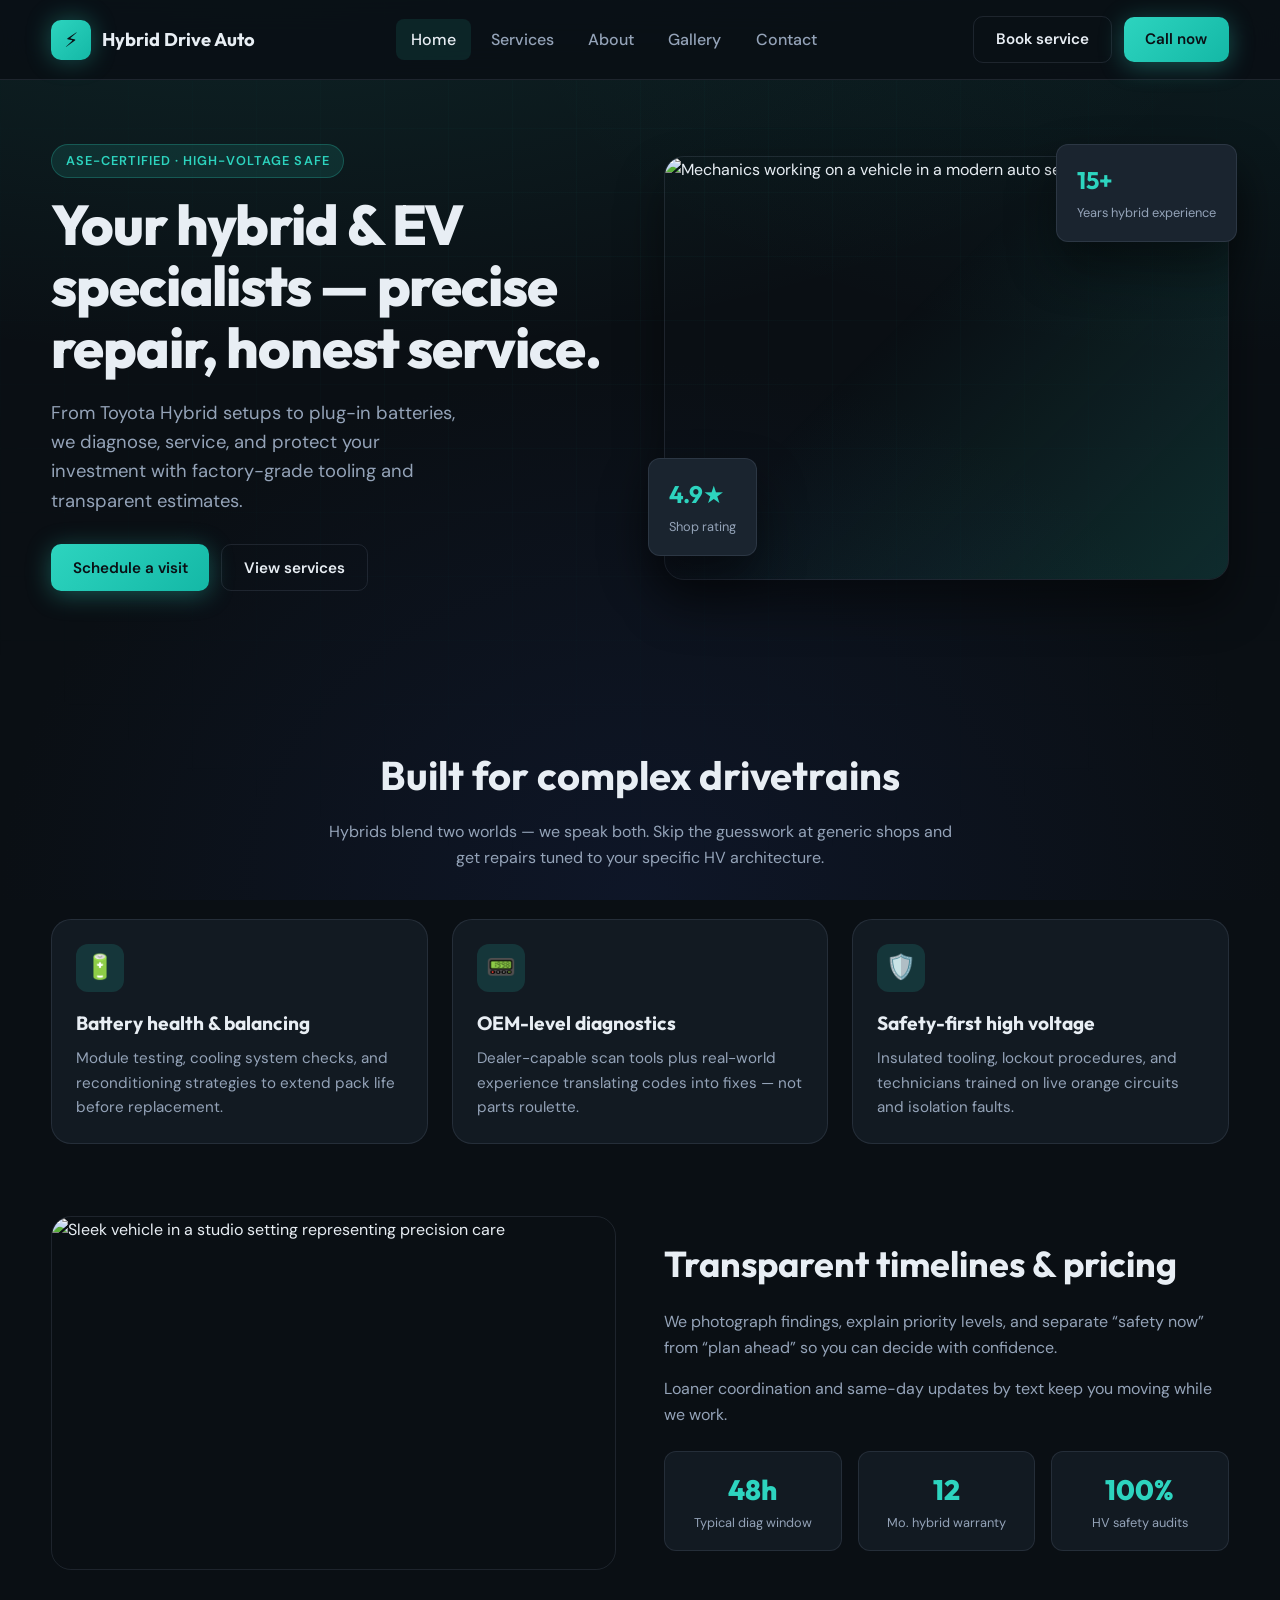
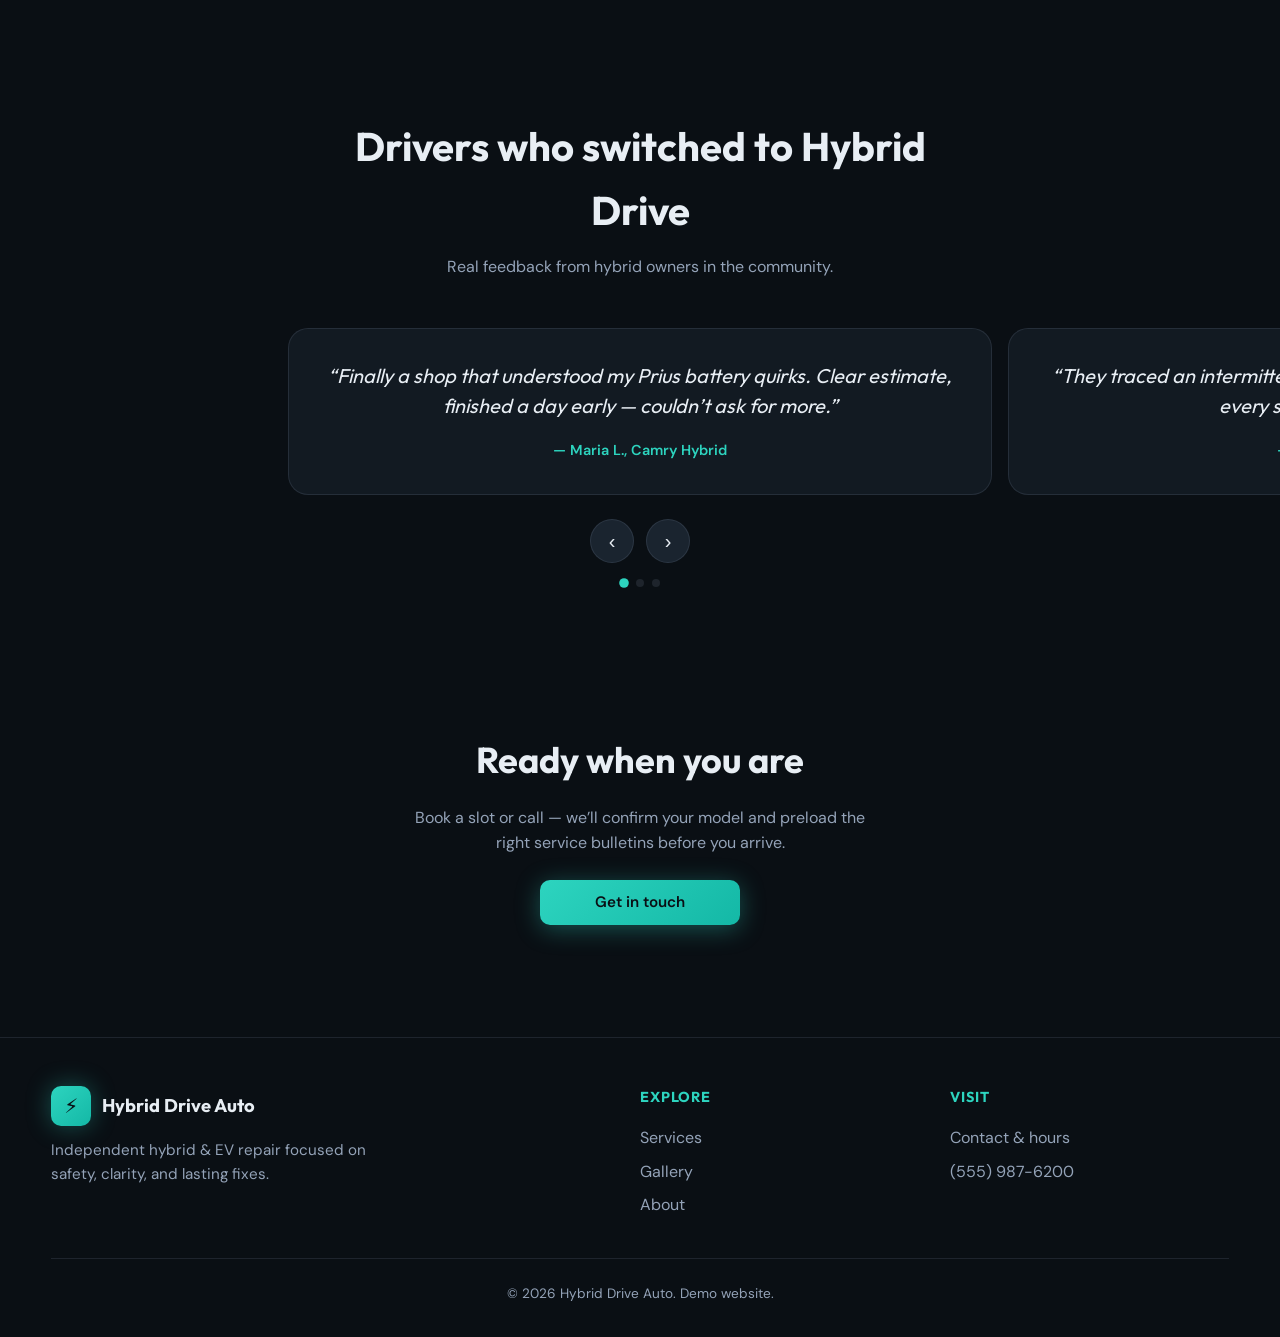
==== index.html @ 188e7d96 "Add files via upload initial commit" ====
<!DOCTYPE html>
<html lang="en">
<head>
  <meta charset="UTF-8" />
  <meta name="viewport" content="width=device-width, initial-scale=1.0" />
  <title>Hybrid Drive Auto — Hybrid & EV Repair</title>
  <meta name="description" content="Certified hybrid and electric vehicle repair, battery service, and diagnostics." />
  <link rel="preconnect" href="https://fonts.googleapis.com" />
  <link rel="preconnect" href="https://fonts.gstatic.com" crossorigin />
  <link href="https://fonts.googleapis.com/css2?family=DM+Sans:ital,opsz,wght@0,9..40,400;0,9..40,600;0,9..40,700;1,9..40,400&family=Outfit:wght@500;600;700;800&display=swap" rel="stylesheet" />
  <link rel="stylesheet" href="css/styles.css" />
</head>
<body>
  <div class="bg-mesh" aria-hidden="true"></div>
  <div class="bg-grid" aria-hidden="true"></div>

  <header class="site-header">
    <div class="container header-inner">
      <a href="index.html" class="logo" aria-label="Hybrid Drive Auto home">
        <span class="logo-mark" aria-hidden="true">⚡</span>
        Hybrid Drive Auto
      </a>
      <nav class="nav-primary" aria-label="Main navigation">
        <a href="index.html" class="active">Home</a>
        <a href="services.html">Services</a>
        <a href="about.html">About</a>
        <a href="gallery.html">Gallery</a>
        <a href="contact.html">Contact</a>
      </nav>
      <div class="nav-cta">
        <a href="contact.html" class="btn btn-ghost">Book service</a>
        <a href="tel:+15559876200" class="btn btn-primary">Call now</a>
      </div>
      <button type="button" class="menu-toggle" aria-expanded="false" aria-controls="mobile-nav" aria-label="Open menu">
        <span></span><span></span><span></span>
      </button>
    </div>
    <nav class="mobile-drawer" id="mobile-nav" aria-label="Mobile navigation" hidden>
      <a href="index.html">Home</a>
      <a href="services.html">Services</a>
      <a href="about.html">About</a>
      <a href="gallery.html">Gallery</a>
      <a href="contact.html">Contact</a>
      <a href="contact.html" class="btn btn-ghost">Book service</a>
    </nav>
  </header>

  <main>
    <section class="hero">
      <div class="container hero-grid">
        <div class="hero-copy reveal">
          <p class="badge">ASE-certified · High-voltage safe</p>
          <h1>Your hybrid &amp; EV specialists — precise repair, honest service.</h1>
          <p class="hero-lead">
            From Toyota Hybrid setups to plug-in batteries, we diagnose, service, and
            protect your investment with factory-grade tooling and transparent estimates.
          </p>
          <div class="hero-actions">
            <a href="contact.html" class="btn btn-primary">Schedule a visit</a>
            <a href="services.html" class="btn btn-ghost">View services</a>
          </div>
        </div>
        <div class="hero-visual reveal">
          <div class="hero-img-wrap">
            <img
              src="https://images.unsplash.com/photo-1486262715619-67b85e0b08d3?auto=format&fit=crop&w=1200&q=80"
              alt="Mechanics working on a vehicle in a modern auto service bay"
              width="1200"
              height="900"
              loading="eager"
            />
          </div>
          <div class="floating-stat">
            <strong>15+</strong>
            <span>Years hybrid experience</span>
          </div>
          <div class="floating-stat">
            <strong>4.9★</strong>
            <span>Shop rating</span>
          </div>
        </div>
      </div>
    </section>

    <section class="section">
      <div class="container">
        <div class="section-head reveal">
          <h2>Built for complex drivetrains</h2>
          <p>
            Hybrids blend two worlds — we speak both. Skip the guesswork at generic shops
            and get repairs tuned to your specific HV architecture.
          </p>
        </div>
        <div class="cards-3">
          <article class="card reveal">
            <div class="card-icon" aria-hidden="true">🔋</div>
            <h3>Battery health &amp; balancing</h3>
            <p>
              Module testing, cooling system checks, and reconditioning strategies to extend
              pack life before replacement.
            </p>
          </article>
          <article class="card reveal">
            <div class="card-icon" aria-hidden="true">📟</div>
            <h3>OEM-level diagnostics</h3>
            <p>
              Dealer-capable scan tools plus real-world experience translating codes into
              fixes — not parts roulette.
            </p>
          </article>
          <article class="card reveal">
            <div class="card-icon" aria-hidden="true">🛡️</div>
            <h3>Safety-first high voltage</h3>
            <p>
              Insulated tooling, lockout procedures, and technicians trained on live orange
              circuits and isolation faults.
            </p>
          </article>
        </div>
      </div>
    </section>

    <section class="section" style="padding-top: 0">
      <div class="container">
        <div class="split">
          <div class="split-img reveal">
            <img
              src="https://images.unsplash.com/photo-1492144534655-ae79c964c9d7?auto=format&fit=crop&w=1000&q=80"
              alt="Sleek vehicle in a studio setting representing precision care"
              width="1000"
              height="625"
              loading="lazy"
            />
          </div>
          <div class="split-text reveal">
            <h2>Transparent timelines &amp; pricing</h2>
            <p>
              We photograph findings, explain priority levels, and separate “safety now” from
              “plan ahead” so you can decide with confidence.
            </p>
            <p>
              Loaner coordination and same-day updates by text keep you moving while we work.
            </p>
            <div class="stats-row">
              <div class="stat-box">
                <div class="num">48h</div>
                <div class="lbl">Typical diag window</div>
              </div>
              <div class="stat-box">
                <div class="num">12</div>
                <div class="lbl">Mo. hybrid warranty</div>
              </div>
              <div class="stat-box">
                <div class="num">100%</div>
                <div class="lbl">HV safety audits</div>
              </div>
            </div>
          </div>
        </div>
      </div>
    </section>

    <section class="section testimonial-section">
      <div class="container">
        <div class="section-head reveal">
          <h2>Drivers who switched to Hybrid Drive</h2>
          <p>Real feedback from hybrid owners in the community.</p>
        </div>
        <div class="carousel reveal">
          <div class="carousel-track">
            <div class="carousel-slide">
              <div class="quote-card">
                <blockquote>
                  “Finally a shop that understood my Prius battery quirks. Clear estimate,
                  finished a day early — couldn’t ask for more.”
                </blockquote>
                <cite>— Maria L., Camry Hybrid</cite>
              </div>
            </div>
            <div class="carousel-slide">
              <div class="quote-card">
                <blockquote>
                  “They traced an intermittent inverter issue others missed. Professional
                  every step and worth the drive.”
                </blockquote>
                <cite>— James R., RAV4 Prime</cite>
              </div>
            </div>
            <div class="carousel-slide">
              <div class="quote-card">
                <blockquote>
                  “Teaching me what the dash warnings actually meant made all the difference.
                  I’ll be back for maintenance.”
                </blockquote>
                <cite>— Priya S., Accord Hybrid</cite>
              </div>
            </div>
          </div>
          <div class="carousel-nav">
            <button type="button" class="carousel-prev" aria-label="Previous testimonial">‹</button>
            <button type="button" class="carousel-next" aria-label="Next testimonial">›</button>
          </div>
          <div class="carousel-dots" role="tablist" aria-label="Testimonials"></div>
        </div>
      </div>
    </section>

    <section class="section" style="padding-bottom: 5rem">
      <div class="container" style="text-align: center">
        <div class="reveal">
          <h2 style="font-family: var(--font-display); font-size: clamp(1.75rem, 3vw, 2.25rem); margin-bottom: 1rem">
            Ready when you are
          </h2>
          <p style="color: var(--text-muted); max-width: 480px; margin: 0 auto 1.5rem">
            Book a slot or call — we’ll confirm your model and preload the right service
            bulletins before you arrive.
          </p>
          <a href="contact.html" class="btn btn-primary" style="min-width: 200px">Get in touch</a>
        </div>
      </div>
    </section>
  </main>

  <footer class="site-footer">
    <div class="container">
      <div class="footer-grid">
        <div class="footer-brand">
          <a href="index.html" class="logo">
            <span class="logo-mark" aria-hidden="true">⚡</span>
            Hybrid Drive Auto
          </a>
          <p>Independent hybrid &amp; EV repair focused on safety, clarity, and lasting fixes.</p>
        </div>
        <div class="footer-col">
          <h4>Explore</h4>
          <ul>
            <li><a href="services.html">Services</a></li>
            <li><a href="gallery.html">Gallery</a></li>
            <li><a href="about.html">About</a></li>
          </ul>
        </div>
        <div class="footer-col">
          <h4>Visit</h4>
          <ul>
            <li><a href="contact.html">Contact &amp; hours</a></li>
            <li><a href="tel:+15559876200">(555) 987-6200</a></li>
          </ul>
        </div>
      </div>
      <div class="footer-bottom">© <span id="y"></span> Hybrid Drive Auto. Demo website.</div>
    </div>
  </footer>

  <button type="button" class="back-top" aria-label="Back to top">↑</button>
  <script>
    document.getElementById("y").textContent = new Date().getFullYear();
    document.getElementById("mobile-nav").removeAttribute("hidden");
  </script>
  <script src="js/main.js"></script>
</body>
</html>
---- css/styles.css ----
/* Hybrid Drive Auto — global styles */
:root {
  --bg-deep: #0a0f14;
  --bg-card: #121a22;
  --bg-elevated: #1a242f;
  --accent: #2dd4bf;
  --accent-dim: #14b8a6;
  --accent-glow: rgba(45, 212, 191, 0.35);
  --text: #e8eef4;
  --text-muted: #94a3b8;
  --border: rgba(148, 163, 184, 0.15);
  --font-display: "Outfit", system-ui, sans-serif;
  --font-body: "DM Sans", system-ui, sans-serif;
  --radius: 12px;
  --radius-lg: 20px;
  --shadow: 0 24px 48px rgba(0, 0, 0, 0.45);
  --transition: 0.28s cubic-bezier(0.4, 0, 0.2, 1);
}

*,
*::before,
*::after {
  box-sizing: border-box;
  margin: 0;
  padding: 0;
}

html {
  scroll-behavior: smooth;
}

body {
  font-family: var(--font-body);
  background: var(--bg-deep);
  color: var(--text);
  line-height: 1.6;
  min-height: 100vh;
  overflow-x: hidden;
}

body.menu-open {
  overflow: hidden;
}

img {
  max-width: 100%;
  height: auto;
  display: block;
}

a {
  color: var(--accent);
  text-decoration: none;
  transition: color var(--transition);
}

a:hover {
  color: var(--text);
}

.container {
  width: min(1180px, 92vw);
  margin-inline: auto;
}

/* Background mesh */
.bg-mesh {
  position: fixed;
  inset: 0;
  z-index: -2;
  background:
    radial-gradient(ellipse 80% 50% at 20% -10%, rgba(45, 212, 191, 0.12), transparent),
    radial-gradient(ellipse 60% 40% at 100% 0%, rgba(20, 184, 166, 0.08), transparent),
    radial-gradient(ellipse 50% 60% at 50% 100%, rgba(15, 23, 42, 0.9), transparent),
    var(--bg-deep);
}

.bg-grid {
  position: fixed;
  inset: 0;
  z-index: -1;
  background-image: linear-gradient(rgba(45, 212, 191, 0.03) 1px, transparent 1px),
    linear-gradient(90deg, rgba(45, 212, 191, 0.03) 1px, transparent 1px);
  background-size: 64px 64px;
  mask-image: radial-gradient(ellipse 70% 70% at 50% 30%, black, transparent);
  pointer-events: none;
}

/* Header */
.site-header {
  position: sticky;
  top: 0;
  z-index: 100;
  background: rgba(10, 15, 20, 0.85);
  backdrop-filter: blur(16px);
  border-bottom: 1px solid var(--border);
}

.header-inner {
  display: flex;
  align-items: center;
  justify-content: space-between;
  padding: 1rem 0;
  gap: 1.5rem;
}

.logo {
  display: flex;
  align-items: center;
  gap: 0.65rem;
  font-family: var(--font-display);
  font-weight: 700;
  font-size: 1.15rem;
  color: var(--text);
}

.logo-mark {
  width: 40px;
  height: 40px;
  border-radius: 10px;
  background: linear-gradient(135deg, var(--accent), var(--accent-dim));
  display: grid;
  place-items: center;
  color: var(--bg-deep);
  font-size: 1.25rem;
  box-shadow: 0 0 24px var(--accent-glow);
}

.nav-primary {
  display: flex;
  align-items: center;
  gap: 0.25rem;
}

.nav-primary a {
  color: var(--text-muted);
  font-weight: 500;
  padding: 0.5rem 0.95rem;
  border-radius: 8px;
  transition: background var(--transition), color var(--transition);
}

.nav-primary a:hover,
.nav-primary a.active {
  color: var(--text);
  background: rgba(45, 212, 191, 0.1);
}

.nav-cta {
  display: flex;
  align-items: center;
  gap: 0.75rem;
}

.btn {
  display: inline-flex;
  align-items: center;
  justify-content: center;
  gap: 0.5rem;
  font-family: var(--font-body);
  font-weight: 600;
  font-size: 0.95rem;
  padding: 0.65rem 1.35rem;
  border-radius: 10px;
  border: none;
  cursor: pointer;
  transition: transform var(--transition), box-shadow var(--transition), background var(--transition);
}

.btn:focus-visible {
  outline: 2px solid var(--accent);
  outline-offset: 3px;
}

.btn-primary {
  background: linear-gradient(135deg, var(--accent), var(--accent-dim));
  color: var(--bg-deep);
  box-shadow: 0 4px 24px var(--accent-glow);
}

.btn-primary:hover {
  transform: translateY(-2px);
  box-shadow: 0 8px 32px var(--accent-glow);
  color: var(--bg-deep);
}

.btn-ghost {
  background: transparent;
  color: var(--text);
  border: 1px solid var(--border);
}

.btn-ghost:hover {
  border-color: var(--accent);
  color: var(--accent);
}

.menu-toggle {
  display: none;
  flex-direction: column;
  gap: 6px;
  padding: 0.5rem;
  background: transparent;
  border: 1px solid var(--border);
  border-radius: 8px;
  cursor: pointer;
}

.menu-toggle span {
  display: block;
  width: 22px;
  height: 2px;
  background: var(--text);
  transition: var(--transition);
}

.menu-toggle[aria-expanded="true"] span:nth-child(1) {
  transform: translateY(8px) rotate(45deg);
}

.menu-toggle[aria-expanded="true"] span:nth-child(2) {
  opacity: 0;
}

.menu-toggle[aria-expanded="true"] span:nth-child(3) {
  transform: translateY(-8px) rotate(-45deg);
}

@media (max-width: 900px) {
  .menu-toggle {
    display: flex;
  }

  .nav-primary,
  .nav-cta .btn-ghost {
    display: none;
  }

  .mobile-drawer {
    display: flex;
    position: fixed;
    inset: 0;
    top: 72px;
    background: var(--bg-deep);
    padding: 1.5rem;
    flex-direction: column;
    gap: 0.5rem;
    transform: translateX(100%);
    transition: transform var(--transition);
    border-top: 1px solid var(--border);
    z-index: 99;
  }

  .mobile-drawer.open {
    transform: translateX(0);
  }

  .mobile-drawer a {
    color: var(--text);
    padding: 1rem;
    border-radius: var(--radius);
    background: var(--bg-card);
    font-weight: 600;
  }

  .mobile-drawer .btn-ghost {
    display: inline-flex;
    margin-top: 0.5rem;
  }
}

@media (min-width: 901px) {
  .mobile-drawer {
    display: none !important;
  }
}

/* Hero */
.hero {
  padding: 4rem 0 5rem;
  position: relative;
}

.hero-grid {
  display: grid;
  grid-template-columns: 1fr 1fr;
  gap: 3rem;
  align-items: center;
}

@media (max-width: 900px) {
  .hero-grid {
    grid-template-columns: 1fr;
    text-align: center;
  }

  .hero-actions {
    justify-content: center;
  }
}

.badge {
  display: inline-flex;
  align-items: center;
  gap: 0.5rem;
  font-size: 0.8rem;
  font-weight: 600;
  text-transform: uppercase;
  letter-spacing: 0.08em;
  color: var(--accent);
  margin-bottom: 1rem;
  padding: 0.35rem 0.85rem;
  background: rgba(45, 212, 191, 0.12);
  border-radius: 999px;
  border: 1px solid rgba(45, 212, 191, 0.25);
}

.hero h1 {
  font-family: var(--font-display);
  font-size: clamp(2.35rem, 5vw, 3.5rem);
  font-weight: 800;
  line-height: 1.1;
  margin-bottom: 1.25rem;
  letter-spacing: -0.02em;
}

.hero-lead {
  font-size: 1.15rem;
  color: var(--text-muted);
  max-width: 32ch;
  margin-bottom: 1.75rem;
}

@media (max-width: 900px) {
  .hero-lead {
    margin-inline: auto;
  }
}

.hero-actions {
  display: flex;
  flex-wrap: wrap;
  gap: 0.75rem;
}

.hero-visual {
  position: relative;
}

.hero-img-wrap {
  border-radius: var(--radius-lg);
  overflow: hidden;
  border: 1px solid var(--border);
  box-shadow: var(--shadow);
  position: relative;
}

.hero-img-wrap::after {
  content: "";
  position: absolute;
  inset: 0;
  background: linear-gradient(135deg, transparent 40%, rgba(45, 212, 191, 0.15));
  pointer-events: none;
}

.hero-img-wrap img {
  width: 100%;
  aspect-ratio: 4/3;
  object-fit: cover;
}

.floating-stat {
  position: absolute;
  background: var(--bg-elevated);
  border: 1px solid var(--border);
  border-radius: var(--radius);
  padding: 1rem 1.25rem;
  box-shadow: var(--shadow);
  animation: float 6s ease-in-out infinite;
}

.floating-stat:nth-child(2) {
  top: -12px;
  right: -8px;
  animation-delay: -2s;
}

.floating-stat:nth-child(3) {
  bottom: 24px;
  left: -16px;
  animation-delay: -4s;
}

@keyframes float {
  0%,
  100% {
    transform: translateY(0);
  }
  50% {
    transform: translateY(-8px);
  }
}

.floating-stat strong {
  display: block;
  font-family: var(--font-display);
  font-size: 1.5rem;
  color: var(--accent);
}

.floating-stat span {
  font-size: 0.8rem;
  color: var(--text-muted);
}

/* Sections */
.section {
  padding: 4.5rem 0;
}

.section-head {
  text-align: center;
  max-width: 640px;
  margin-inline: auto;
  margin-bottom: 3rem;
}

.section-head h2 {
  font-family: var(--font-display);
  font-size: clamp(1.85rem, 3.5vw, 2.5rem);
  font-weight: 700;
  margin-bottom: 0.75rem;
}

.section-head p {
  color: var(--text-muted);
}

/* Cards grid */
.cards-3 {
  display: grid;
  grid-template-columns: repeat(3, 1fr);
  gap: 1.5rem;
}

@media (max-width: 900px) {
  .cards-3 {
    grid-template-columns: 1fr;
  }
}

.card {
  background: var(--bg-card);
  border: 1px solid var(--border);
  border-radius: var(--radius-lg);
  padding: 1.5rem;
  transition: border-color var(--transition), transform var(--transition), box-shadow var(--transition);
}

.card:hover {
  border-color: rgba(45, 212, 191, 0.35);
  transform: translateY(-4px);
  box-shadow: 0 16px 40px rgba(0, 0, 0, 0.35);
}

.card-icon {
  width: 48px;
  height: 48px;
  border-radius: 12px;
  background: rgba(45, 212, 191, 0.15);
  display: grid;
  place-items: center;
  font-size: 1.5rem;
  margin-bottom: 1rem;
}

.card h3 {
  font-family: var(--font-display);
  font-size: 1.2rem;
  margin-bottom: 0.5rem;
}

.card p {
  color: var(--text-muted);
  font-size: 0.95rem;
}

/* Page hero (inner pages) */
.page-hero {
  padding: 3rem 0 2rem;
  text-align: center;
}

.page-hero h1 {
  font-family: var(--font-display);
  font-size: clamp(2rem, 4vw, 2.75rem);
  margin-bottom: 0.75rem;
}

.page-hero p {
  color: var(--text-muted);
  max-width: 52ch;
  margin-inline: auto;
}

/* Accordion */
.accordion {
  max-width: 800px;
  margin-inline: auto;
}

.accordion-item {
  border: 1px solid var(--border);
  border-radius: var(--radius);
  margin-bottom: 0.75rem;
  overflow: hidden;
  background: var(--bg-card);
}

.accordion-trigger {
  width: 100%;
  display: flex;
  align-items: center;
  justify-content: space-between;
  gap: 1rem;
  padding: 1.1rem 1.25rem;
  background: transparent;
  border: none;
  color: var(--text);
  font-family: var(--font-body);
  font-size: 1rem;
  font-weight: 600;
  text-align: left;
  cursor: pointer;
  transition: background var(--transition);
}

.accordion-trigger:hover {
  background: rgba(45, 212, 191, 0.06);
}

.accordion-trigger::after {
  content: "+";
  font-size: 1.25rem;
  color: var(--accent);
  transition: transform var(--transition);
}

.accordion-item.open .accordion-trigger::after {
  transform: rotate(45deg);
}

.accordion-panel {
  max-height: 0;
  overflow: hidden;
  transition: max-height 0.35s ease;
}

.accordion-panel-inner {
  padding: 0 1.25rem 1.25rem;
  color: var(--text-muted);
  font-size: 0.95rem;
}

/* Timeline */
.timeline {
  max-width: 720px;
  margin-inline: auto;
  position: relative;
  padding-left: 2rem;
}

.timeline::before {
  content: "";
  position: absolute;
  left: 7px;
  top: 0;
  bottom: 0;
  width: 2px;
  background: linear-gradient(var(--accent), transparent);
}

.timeline-item {
  position: relative;
  padding-bottom: 2rem;
  padding-left: 1.5rem;
}

.timeline-item::before {
  content: "";
  position: absolute;
  left: -1.55rem;
  top: 4px;
  width: 14px;
  height: 14px;
  border-radius: 50%;
  background: var(--accent);
  box-shadow: 0 0 0 4px var(--bg-deep);
}

.timeline-item h3 {
  font-family: var(--font-display);
  font-size: 1.1rem;
  margin-bottom: 0.35rem;
}

.timeline-item p {
  color: var(--text-muted);
  font-size: 0.95rem;
}

/* Gallery */
.gallery-filters {
  display: flex;
  flex-wrap: wrap;
  gap: 0.5rem;
  justify-content: center;
  margin-bottom: 2rem;
}

.filter-btn {
  padding: 0.5rem 1rem;
  border-radius: 999px;
  border: 1px solid var(--border);
  background: var(--bg-card);
  color: var(--text-muted);
  font-family: var(--font-body);
  font-size: 0.9rem;
  cursor: pointer;
  transition: var(--transition);
}

.filter-btn:hover,
.filter-btn.active {
  border-color: var(--accent);
  color: var(--accent);
  background: rgba(45, 212, 191, 0.1);
}

.gallery-grid {
  display: grid;
  grid-template-columns: repeat(auto-fill, minmax(280px, 1fr));
  gap: 1rem;
}

.gallery-item {
  position: relative;
  border-radius: var(--radius);
  overflow: hidden;
  border: 1px solid var(--border);
  cursor: pointer;
  aspect-ratio: 4/3;
}

.gallery-item img {
  width: 100%;
  height: 100%;
  object-fit: cover;
  transition: transform 0.5s ease;
}

.gallery-item:hover img {
  transform: scale(1.06);
}

.gallery-item::after {
  content: attr(data-label);
  position: absolute;
  inset: auto 0 0 0;
  padding: 1rem;
  background: linear-gradient(transparent, rgba(0, 0, 0, 0.85));
  font-size: 0.9rem;
  font-weight: 600;
  opacity: 0;
  transition: opacity var(--transition);
}

.gallery-item:hover::after {
  opacity: 1;
}

.gallery-item.hidden {
  display: none;
}

/* Lightbox */
.lightbox {
  position: fixed;
  inset: 0;
  z-index: 200;
  background: rgba(0, 0, 0, 0.92);
  display: flex;
  align-items: center;
  justify-content: center;
  padding: 2rem;
  opacity: 0;
  visibility: hidden;
  transition: opacity var(--transition), visibility var(--transition);
}

.lightbox.open {
  opacity: 1;
  visibility: visible;
}

.lightbox img {
  max-width: min(900px, 95vw);
  max-height: 85vh;
  border-radius: var(--radius);
  box-shadow: var(--shadow);
}

.lightbox-close {
  position: absolute;
  top: 1.5rem;
  right: 1.5rem;
  width: 44px;
  height: 44px;
  border: 1px solid var(--border);
  border-radius: 50%;
  background: var(--bg-card);
  color: var(--text);
  font-size: 1.5rem;
  cursor: pointer;
  display: grid;
  place-items: center;
  transition: var(--transition);
}

.lightbox-close:hover {
  border-color: var(--accent);
  color: var(--accent);
}

/* Contact */
.contact-grid {
  display: grid;
  grid-template-columns: 1fr 1fr;
  gap: 2.5rem;
  align-items: start;
}

@media (max-width: 900px) {
  .contact-grid {
    grid-template-columns: 1fr;
  }
}

.contact-card {
  background: var(--bg-card);
  border: 1px solid var(--border);
  border-radius: var(--radius-lg);
  padding: 1.75rem;
}

.contact-card h3 {
  font-family: var(--font-display);
  margin-bottom: 1rem;
}

.info-row {
  display: flex;
  gap: 0.75rem;
  margin-bottom: 1rem;
  color: var(--text-muted);
}

.info-row strong {
  color: var(--text);
  display: block;
  font-size: 0.85rem;
  text-transform: uppercase;
  letter-spacing: 0.05em;
}

.hours-list {
  list-style: none;
}

.hours-list li {
  display: flex;
  justify-content: space-between;
  padding: 0.5rem 0;
  border-bottom: 1px solid var(--border);
  font-size: 0.95rem;
}

.hours-list li span:first-child {
  color: var(--text-muted);
}

form .field {
  margin-bottom: 1rem;
}

form label {
  display: block;
  font-size: 0.85rem;
  font-weight: 600;
  margin-bottom: 0.35rem;
  color: var(--text-muted);
}

form input,
form textarea,
form select {
  width: 100%;
  padding: 0.75rem 1rem;
  border-radius: 10px;
  border: 1px solid var(--border);
  background: var(--bg-elevated);
  color: var(--text);
  font-family: var(--font-body);
  font-size: 1rem;
  transition: border-color var(--transition), box-shadow var(--transition);
}

form input:focus,
form textarea:focus,
form select:focus {
  outline: none;
  border-color: var(--accent);
  box-shadow: 0 0 0 3px var(--accent-glow);
}

form textarea {
  min-height: 120px;
  resize: vertical;
}

.form-msg {
  margin-top: 1rem;
  padding: 0.85rem;
  border-radius: var(--radius);
  font-size: 0.95rem;
  display: none;
}

.form-msg.success {
  display: block;
  background: rgba(45, 212, 191, 0.15);
  border: 1px solid var(--accent);
  color: var(--accent);
}

.form-msg.error {
  display: block;
  background: rgba(239, 68, 68, 0.12);
  border: 1px solid #f87171;
  color: #fca5a5;
}

.map-embed {
  border-radius: var(--radius);
  overflow: hidden;
  height: 220px;
  border: 1px solid var(--border);
  margin-top: 1rem;
}

.map-embed iframe {
  width: 100%;
  height: 100%;
  border: none;
  filter: grayscale(0.3) contrast(1.05);
}

/* Testimonials carousel */
.testimonial-section {
  overflow: hidden;
}

.carousel {
  position: relative;
  max-width: 720px;
  margin-inline: auto;
}

.carousel-track {
  display: flex;
  transition: transform 0.5s cubic-bezier(0.4, 0, 0.2, 1);
}

.carousel-slide {
  flex: 0 0 100%;
  padding: 0 0.5rem;
}

.quote-card {
  background: var(--bg-card);
  border: 1px solid var(--border);
  border-radius: var(--radius-lg);
  padding: 2rem;
  text-align: center;
}

.quote-card blockquote {
  font-family: var(--font-display);
  font-size: 1.25rem;
  font-style: italic;
  line-height: 1.5;
  margin-bottom: 1rem;
  color: var(--text);
}

.quote-card cite {
  color: var(--accent);
  font-style: normal;
  font-weight: 600;
  font-size: 0.9rem;
}

.carousel-nav {
  display: flex;
  justify-content: center;
  gap: 0.75rem;
  margin-top: 1.5rem;
}

.carousel-nav button {
  width: 44px;
  height: 44px;
  border-radius: 50%;
  border: 1px solid var(--border);
  background: var(--bg-elevated);
  color: var(--text);
  cursor: pointer;
  font-size: 1.25rem;
  transition: var(--transition);
}

.carousel-nav button:hover {
  border-color: var(--accent);
  color: var(--accent);
}

.carousel-dots {
  display: flex;
  justify-content: center;
  gap: 0.5rem;
  margin-top: 1rem;
}

.carousel-dots button {
  width: 8px;
  height: 8px;
  border-radius: 50%;
  border: none;
  background: var(--border);
  cursor: pointer;
  padding: 0;
  transition: var(--transition);
}

.carousel-dots button.active {
  background: var(--accent);
  transform: scale(1.2);
}

/* Reveal on scroll */
.reveal {
  opacity: 0;
  transform: translateY(24px);
  transition: opacity 0.6s ease, transform 0.6s ease;
}

.reveal.visible {
  opacity: 1;
  transform: translateY(0);
}

/* Footer */
.site-footer {
  border-top: 1px solid var(--border);
  padding: 3rem 0 2rem;
  margin-top: 2rem;
}

.footer-grid {
  display: grid;
  grid-template-columns: 2fr 1fr 1fr;
  gap: 2rem;
  margin-bottom: 2rem;
}

@media (max-width: 768px) {
  .footer-grid {
    grid-template-columns: 1fr;
  }
}

.footer-brand p {
  color: var(--text-muted);
  font-size: 0.95rem;
  margin-top: 0.75rem;
  max-width: 36ch;
}

.footer-col h4 {
  font-family: var(--font-display);
  font-size: 0.9rem;
  margin-bottom: 1rem;
  text-transform: uppercase;
  letter-spacing: 0.06em;
  color: var(--accent);
}

.footer-col ul {
  list-style: none;
}

.footer-col li {
  margin-bottom: 0.5rem;
}

.footer-col a {
  color: var(--text-muted);
}

.footer-col a:hover {
  color: var(--text);
}

.footer-bottom {
  padding-top: 1.5rem;
  border-top: 1px solid var(--border);
  text-align: center;
  font-size: 0.85rem;
  color: var(--text-muted);
}

/* Back to top */
.back-top {
  position: fixed;
  bottom: 1.5rem;
  right: 1.5rem;
  width: 48px;
  height: 48px;
  border-radius: 50%;
  border: 1px solid var(--border);
  background: var(--bg-elevated);
  color: var(--accent);
  font-size: 1.25rem;
  cursor: pointer;
  opacity: 0;
  visibility: hidden;
  transition: var(--transition);
  z-index: 50;
  box-shadow: var(--shadow);
}

.back-top.visible {
  opacity: 1;
  visibility: visible;
}

.back-top:hover {
  border-color: var(--accent);
  transform: translateY(-3px);
}

/* Two-column content */
.split {
  display: grid;
  grid-template-columns: 1fr 1fr;
  gap: 3rem;
  align-items: center;
}

@media (max-width: 900px) {
  .split {
    grid-template-columns: 1fr;
  }
}

.split-img {
  border-radius: var(--radius-lg);
  overflow: hidden;
  border: 1px solid var(--border);
}

.split-img img {
  width: 100%;
  aspect-ratio: 16/10;
  object-fit: cover;
}

.split-text h2 {
  font-family: var(--font-display);
  font-size: clamp(1.75rem, 3vw, 2.25rem);
  margin-bottom: 1rem;
}

.split-text p {
  color: var(--text-muted);
  margin-bottom: 1rem;
}

.stats-row {
  display: grid;
  grid-template-columns: repeat(3, 1fr);
  gap: 1rem;
  margin-top: 1.5rem;
}

@media (max-width: 600px) {
  .stats-row {
    grid-template-columns: 1fr;
  }
}

.stat-box {
  text-align: center;
  padding: 1rem;
  background: var(--bg-card);
  border-radius: var(--radius);
  border: 1px solid var(--border);
}

.stat-box .num {
  font-family: var(--font-display);
  font-size: 1.75rem;
  font-weight: 800;
  color: var(--accent);
}

.stat-box .lbl {
  font-size: 0.8rem;
  color: var(--text-muted);
}
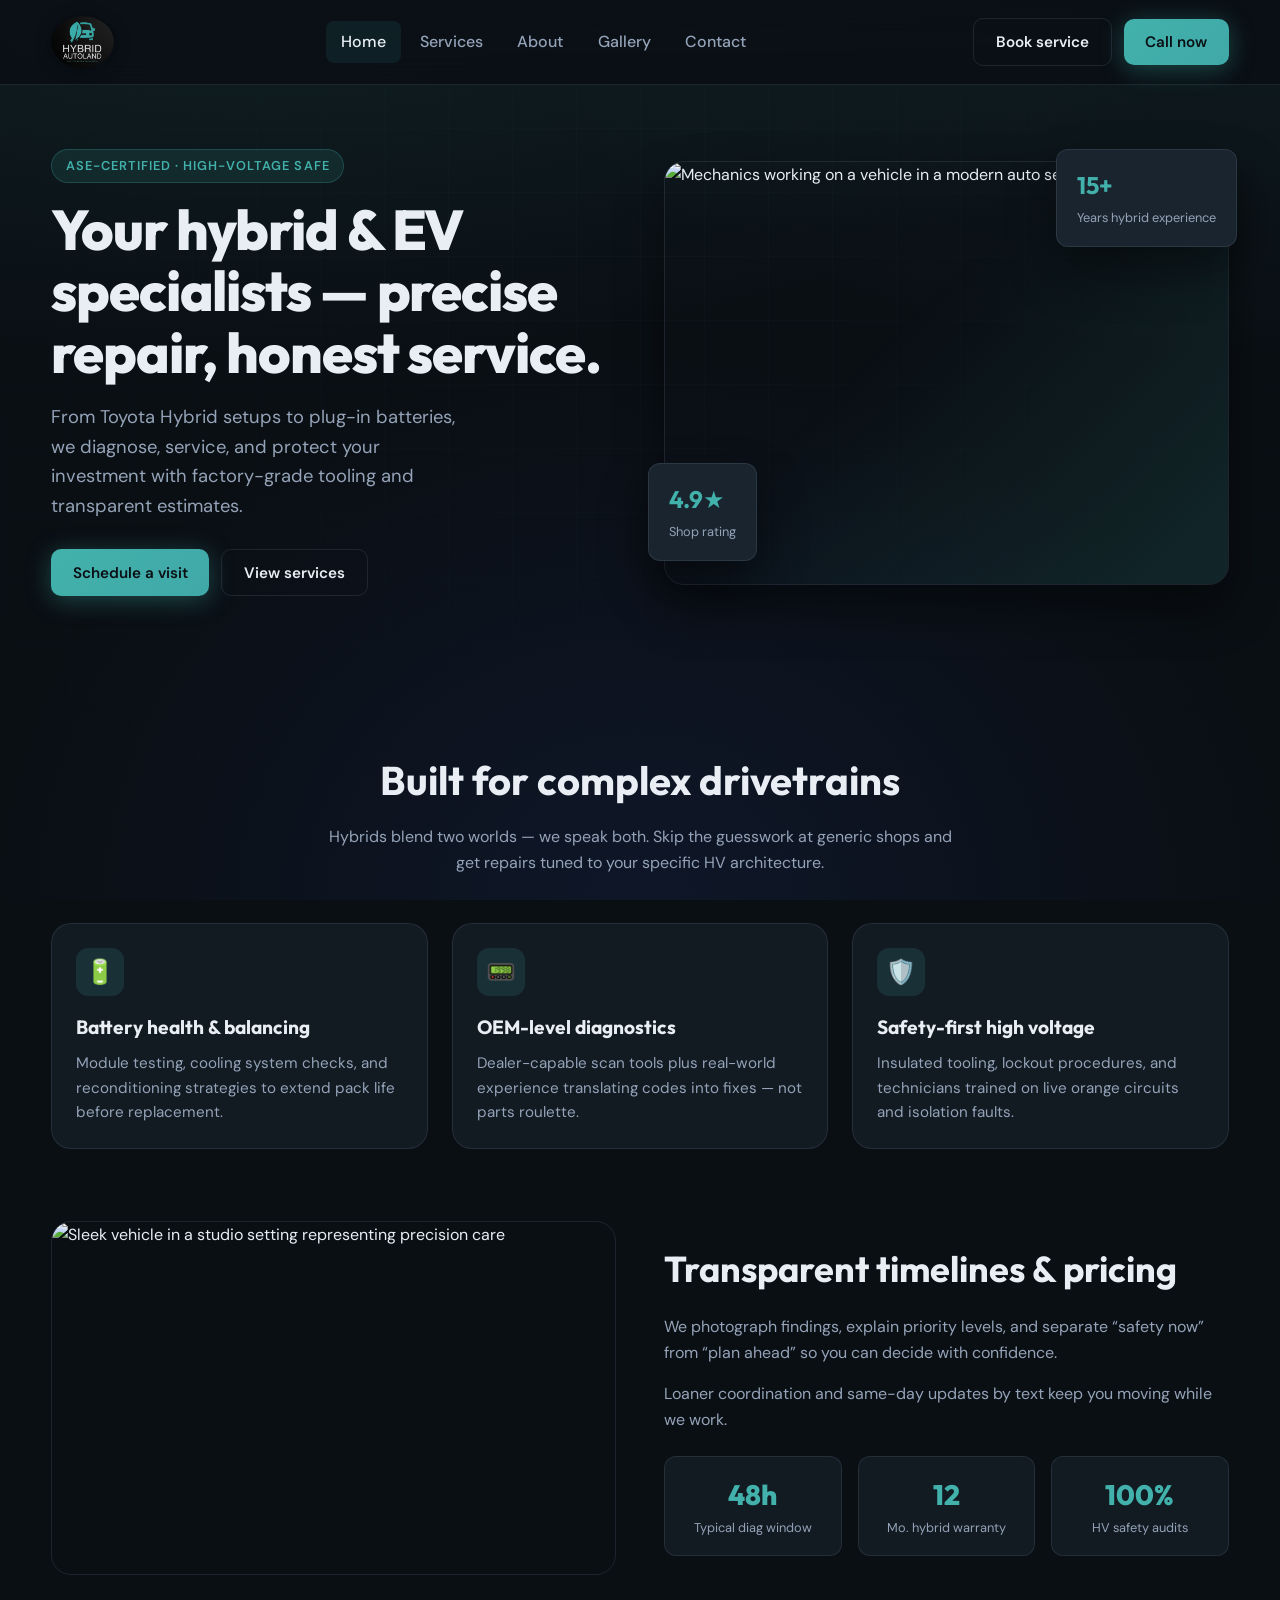
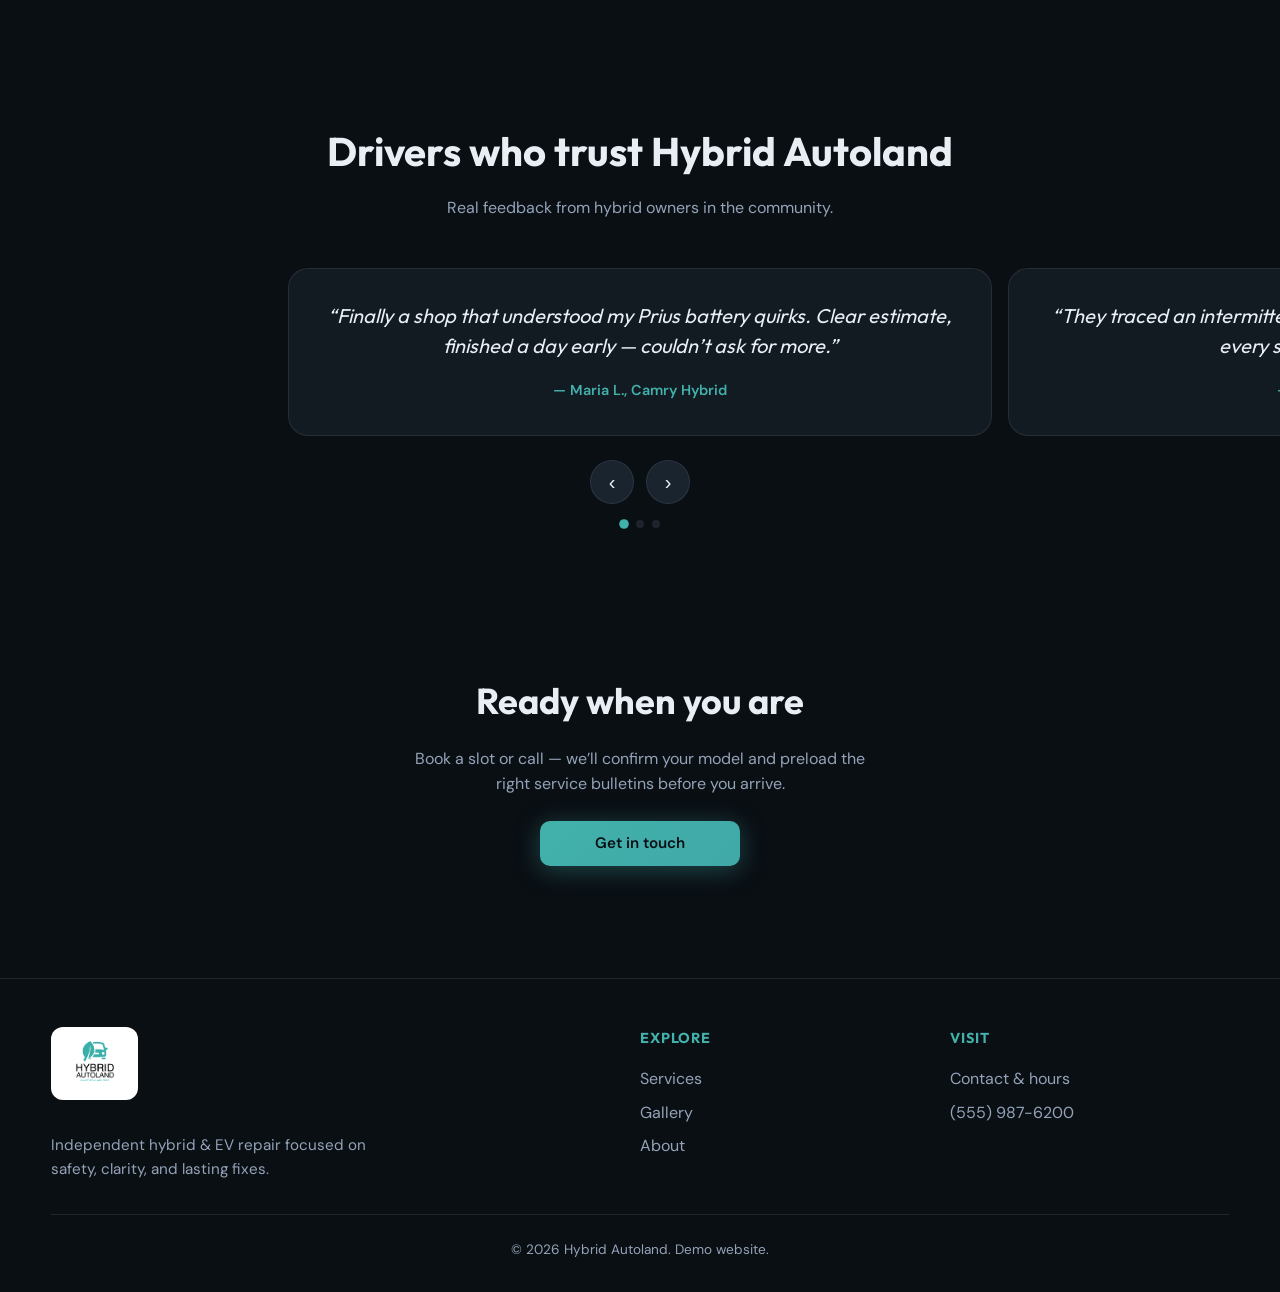
==== commit a9adfb79: "Add files via upload logo update" ====
--- a/index.html
+++ b/index.html
@@ -3,8 +3,8 @@
 <head>
   <meta charset="UTF-8" />
   <meta name="viewport" content="width=device-width, initial-scale=1.0" />
-  <title>Hybrid Drive Auto — Hybrid & EV Repair</title>
-  <meta name="description" content="Certified hybrid and electric vehicle repair, battery service, and diagnostics." />
+  <title>Hybrid Autoland — Hybrid &amp; EV Repair</title>
+  <meta name="description" content="Hybrid Autoland — certified hybrid and electric vehicle repair, battery service, and diagnostics. Quality repair with pride." />
   <link rel="preconnect" href="https://fonts.googleapis.com" />
   <link rel="preconnect" href="https://fonts.gstatic.com" crossorigin />
   <link href="https://fonts.googleapis.com/css2?family=DM+Sans:ital,opsz,wght@0,9..40,400;0,9..40,600;0,9..40,700;1,9..40,400&family=Outfit:wght@500;600;700;800&display=swap" rel="stylesheet" />
@@ -16,9 +16,8 @@
 
   <header class="site-header">
     <div class="container header-inner">
-      <a href="index.html" class="logo" aria-label="Hybrid Drive Auto home">
-        <span class="logo-mark" aria-hidden="true">⚡</span>
-        Hybrid Drive Auto
+      <a href="index.html" class="logo" aria-label="Hybrid Autoland home">
+        <img class="logo-img" src="assets/logo-circle.png" alt="Hybrid Autoland" width="120" height="120" />
       </a>
       <nav class="nav-primary" aria-label="Main navigation">
         <a href="index.html" class="active">Home</a>
@@ -163,7 +162,7 @@
     <section class="section testimonial-section">
       <div class="container">
         <div class="section-head reveal">
-          <h2>Drivers who switched to Hybrid Drive</h2>
+          <h2>Drivers who trust Hybrid Autoland</h2>
           <p>Real feedback from hybrid owners in the community.</p>
         </div>
         <div class="carousel reveal">
@@ -225,9 +224,8 @@
     <div class="container">
       <div class="footer-grid">
         <div class="footer-brand">
-          <a href="index.html" class="logo">
-            <span class="logo-mark" aria-hidden="true">⚡</span>
-            Hybrid Drive Auto
+          <a href="index.html" class="footer-logo-link">
+            <img class="footer-logo-img" src="assets/logo-horizontal.png" alt="Hybrid Autoland — Quality repair with pride" width="320" height="100" />
           </a>
           <p>Independent hybrid &amp; EV repair focused on safety, clarity, and lasting fixes.</p>
         </div>
@@ -247,7 +245,7 @@
           </ul>
         </div>
       </div>
-      <div class="footer-bottom">© <span id="y"></span> Hybrid Drive Auto. Demo website.</div>
+      <div class="footer-bottom">© <span id="y"></span> Hybrid Autoland. Demo website.</div>
     </div>
   </footer>
 
--- a/css/styles.css
+++ b/css/styles.css
@@ -1,11 +1,11 @@
-/* Hybrid Drive Auto — global styles */
+/* Hybrid Autoland — global styles */
 :root {
   --bg-deep: #0a0f14;
   --bg-card: #121a22;
   --bg-elevated: #1a242f;
-  --accent: #2dd4bf;
-  --accent-dim: #14b8a6;
-  --accent-glow: rgba(45, 212, 191, 0.35);
+  --accent: #42b1ab;
+  --accent-dim: #40a9a8;
+  --accent-glow: rgba(66, 177, 171, 0.35);
   --text: #e8eef4;
   --text-muted: #94a3b8;
   --border: rgba(148, 163, 184, 0.15);
@@ -69,8 +69,8 @@
   inset: 0;
   z-index: -2;
   background:
-    radial-gradient(ellipse 80% 50% at 20% -10%, rgba(45, 212, 191, 0.12), transparent),
-    radial-gradient(ellipse 60% 40% at 100% 0%, rgba(20, 184, 166, 0.08), transparent),
+    radial-gradient(ellipse 80% 50% at 20% -10%, rgba(66, 177, 171, 0.12), transparent),
+    radial-gradient(ellipse 60% 40% at 100% 0%, rgba(64, 169, 168, 0.08), transparent),
     radial-gradient(ellipse 50% 60% at 50% 100%, rgba(15, 23, 42, 0.9), transparent),
     var(--bg-deep);
 }
@@ -79,8 +79,8 @@
   position: fixed;
   inset: 0;
   z-index: -1;
-  background-image: linear-gradient(rgba(45, 212, 191, 0.03) 1px, transparent 1px),
-    linear-gradient(90deg, rgba(45, 212, 191, 0.03) 1px, transparent 1px);
+  background-image: linear-gradient(rgba(66, 177, 171, 0.03) 1px, transparent 1px),
+    linear-gradient(90deg, rgba(66, 177, 171, 0.03) 1px, transparent 1px);
   background-size: 64px 64px;
   mask-image: radial-gradient(ellipse 70% 70% at 50% 30%, black, transparent);
   pointer-events: none;
@@ -112,18 +112,52 @@
   font-weight: 700;
   font-size: 1.15rem;
   color: var(--text);
-}
-
-.logo-mark {
-  width: 40px;
-  height: 40px;
-  border-radius: 10px;
-  background: linear-gradient(135deg, var(--accent), var(--accent-dim));
-  display: grid;
-  place-items: center;
-  color: var(--bg-deep);
-  font-size: 1.25rem;
-  box-shadow: 0 0 24px var(--accent-glow);
+  flex-shrink: 0;
+}
+
+.logo:hover {
+  color: var(--text);
+}
+
+.logo-img {
+  height: 52px;
+  width: auto;
+  border-radius: 50%;
+  object-fit: contain;
+  display: block;
+  box-shadow: 0 2px 16px rgba(0, 0, 0, 0.35);
+  transition: box-shadow var(--transition), transform var(--transition);
+}
+
+.logo:hover .logo-img {
+  box-shadow: 0 4px 24px var(--accent-glow);
+  transform: scale(1.02);
+}
+
+.footer-logo-link {
+  display: inline-block;
+  margin-bottom: 0.85rem;
+  padding: 0.65rem 1.1rem;
+  background: #fff;
+  border-radius: var(--radius);
+  line-height: 0;
+  transition: box-shadow var(--transition), transform var(--transition);
+}
+
+.footer-logo-link:hover {
+  box-shadow: 0 10px 32px rgba(0, 0, 0, 0.35);
+  transform: translateY(-2px);
+}
+
+.footer-logo-link:hover img {
+  opacity: 1;
+}
+
+.footer-logo-img {
+  height: 52px;
+  width: auto;
+  max-width: min(300px, 88vw);
+  object-fit: contain;
 }
 
 .nav-primary {
@@ -143,7 +177,7 @@
 .nav-primary a:hover,
 .nav-primary a.active {
   color: var(--text);
-  background: rgba(45, 212, 191, 0.1);
+  background: rgba(66, 177, 171, 0.1);
 }
 
 .nav-cta {
@@ -310,9 +344,9 @@
   color: var(--accent);
   margin-bottom: 1rem;
   padding: 0.35rem 0.85rem;
-  background: rgba(45, 212, 191, 0.12);
+  background: rgba(66, 177, 171, 0.12);
   border-radius: 999px;
-  border: 1px solid rgba(45, 212, 191, 0.25);
+  border: 1px solid rgba(66, 177, 171, 0.25);
 }
 
 .hero h1 {
@@ -359,7 +393,7 @@
   content: "";
   position: absolute;
   inset: 0;
-  background: linear-gradient(135deg, transparent 40%, rgba(45, 212, 191, 0.15));
+  background: linear-gradient(135deg, transparent 40%, rgba(66, 177, 171, 0.15));
   pointer-events: none;
 }
 
@@ -458,7 +492,7 @@
 }
 
 .card:hover {
-  border-color: rgba(45, 212, 191, 0.35);
+  border-color: rgba(66, 177, 171, 0.35);
   transform: translateY(-4px);
   box-shadow: 0 16px 40px rgba(0, 0, 0, 0.35);
 }
@@ -467,7 +501,7 @@
   width: 48px;
   height: 48px;
   border-radius: 12px;
-  background: rgba(45, 212, 191, 0.15);
+  background: rgba(66, 177, 171, 0.15);
   display: grid;
   place-items: center;
   font-size: 1.5rem;
@@ -536,7 +570,7 @@
 }
 
 .accordion-trigger:hover {
-  background: rgba(45, 212, 191, 0.06);
+  background: rgba(66, 177, 171, 0.06);
 }
 
 .accordion-trigger::after {
@@ -634,7 +668,7 @@
 .filter-btn.active {
   border-color: var(--accent);
   color: var(--accent);
-  background: rgba(45, 212, 191, 0.1);
+  background: rgba(66, 177, 171, 0.1);
 }
 
 .gallery-grid {
@@ -838,7 +872,7 @@
 
 .form-msg.success {
   display: block;
-  background: rgba(45, 212, 191, 0.15);
+  background: rgba(66, 177, 171, 0.15);
   border: 1px solid var(--accent);
   color: var(--accent);
 }
